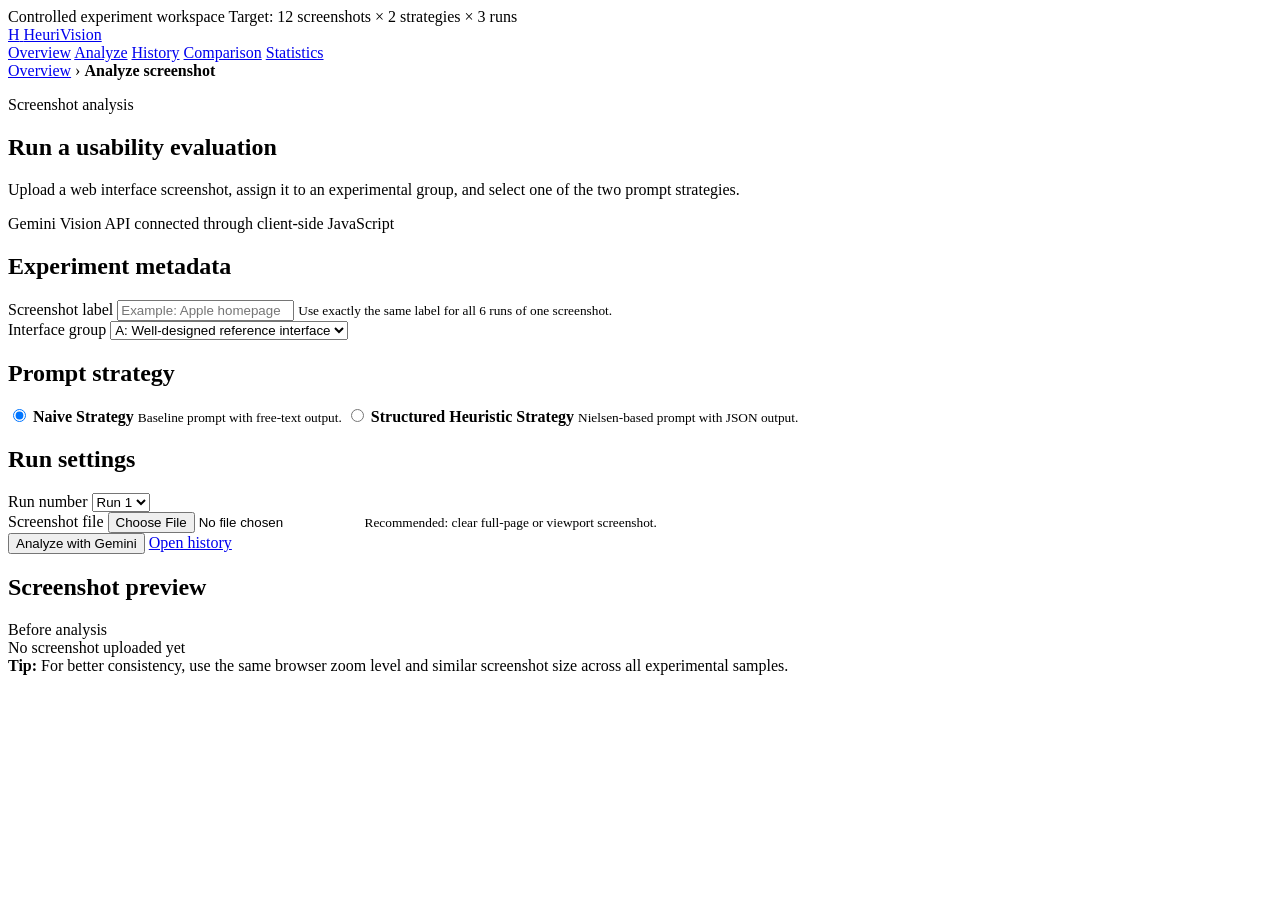
==== upload.html @ 60505e6f "Create upload.html" ====
<!DOCTYPE html>
<html lang="en">
<head>
    <meta charset="UTF-8">
    <meta name="viewport" content="width=device-width, initial-scale=1.0">
    <title>Analyze Screenshot — HeuriVision</title>
    <meta name="description" content="Upload a screenshot and run AI-powered usability analysis.">
    <link rel="stylesheet" href="css/style.css">
</head>
<body>
    <header class="site-header">
        <div class="top-strip">
            <div class="page-shell top-strip-inner">
                <span>Controlled experiment workspace</span>
                <span>Target: 12 screenshots × 2 strategies × 3 runs</span>
            </div>
        </div>

        <nav class="main-nav page-shell">
            <a class="brand" href="index.html" aria-label="HeuriVision home">
                <span class="brand-mark">H</span>
                <span class="brand-text">HeuriVision</span>
            </a>

            <div class="nav-links">
                <a href="index.html">Overview</a>
                <a class="active" href="upload.html">Analyze</a>
                <a href="history.html">History</a>
                <a href="comparison.html">Comparison</a>
                <a href="admin-stats.html">Statistics</a>
            </div>
        </nav>
    </header>

    <main class="page-shell page-main">
        <div class="breadcrumb">
            <a href="index.html">Overview</a>
            <span>›</span>
            <strong>Analyze screenshot</strong>
        </div>

        <section class="page-title-row">
            <div>
                <p class="eyebrow">Screenshot analysis</p>
                <h1>Run a usability evaluation</h1>
                <p>
                    Upload a web interface screenshot, assign it to an experimental group, and select one
                    of the two prompt strategies.
                </p>
            </div>

            <div class="small-info-card">
                <span class="status-dot"></span>
                <span>Gemini Vision API connected through client-side JavaScript</span>
            </div>
        </section>

        <section class="analysis-layout">
            <form id="analysisForm" class="analysis-form" autocomplete="off">
                <div class="form-section">
                    <h2>Experiment metadata</h2>

                    <div class="form-grid two">
                        <div class="form-field">
                            <label for="screenshotLabel">Screenshot label</label>
                            <input id="screenshotLabel" type="text" placeholder="Example: Apple homepage" required>
                            <small>Use exactly the same label for all 6 runs of one screenshot.</small>
                        </div>

                        <div class="form-field">
                            <label for="groupName">Interface group</label>
                            <select id="groupName" required>
                                <option value="well-designed">A: Well-designed reference interface</option>
                                <option value="problematic">B: Problematic interface</option>
                                <option value="average">C: Average interface</option>
                            </select>
                        </div>
                    </div>
                </div>

                <div class="form-section">
                    <h2>Prompt strategy</h2>

                    <div class="strategy-cards">
                        <label class="strategy-card">
                            <input type="radio" name="strategyRadio" value="naive" checked>
                            <span>
                                <strong>Naive Strategy</strong>
                                <small>Baseline prompt with free-text output.</small>
                            </span>
                        </label>

                        <label class="strategy-card">
                            <input type="radio" name="strategyRadio" value="structured">
                            <span>
                                <strong>Structured Heuristic Strategy</strong>
                                <small>Nielsen-based prompt with JSON output.</small>
                            </span>
                        </label>
                    </div>

                    <input id="strategy" type="hidden" value="naive">
                </div>

                <div class="form-section">
                    <h2>Run settings</h2>

                    <div class="form-grid two">
                        <div class="form-field">
                            <label for="runNumber">Run number</label>
                            <select id="runNumber" required>
                                <option value="1">Run 1</option>
                                <option value="2">Run 2</option>
                                <option value="3">Run 3</option>
                            </select>
                        </div>

                        <div class="form-field">
                            <label for="screenshotFile">Screenshot file</label>
                            <input id="screenshotFile" type="file" accept="image/png,image/jpeg,image/webp" required>
                            <small>Recommended: clear full-page or viewport screenshot.</small>
                        </div>
                    </div>
                </div>

                <div class="form-actions">
                    <button id="analyzeButton" class="button primary" type="submit">Analyze with Gemini</button>
                    <a class="button ghost" href="history.html">Open history</a>
                </div>

                <div id="statusBox" class="status-box" aria-live="polite"></div>
            </form>

            <aside class="preview-panel">
                <div class="preview-header">
                    <h2>Screenshot preview</h2>
                    <span class="muted">Before analysis</span>
                </div>

                <div id="imagePreview" class="image-preview-placeholder">
                    <span>No screenshot uploaded yet</span>
                </div>

                <div class="helper-note">
                    <strong>Tip:</strong>
                    For better consistency, use the same browser zoom level and similar screenshot size
                    across all experimental samples.
                </div>
            </aside>
        </section>
    </main>

    <script src="js/config.js"></script>
    <script src="js/prompts.js"></script>
    <script src="js/gemini.js"></script>
    <script src="js/metrics.js"></script>
    <script src="js/storage.js"></script>
    <script src="js/app.js"></script>
</body>
</html>
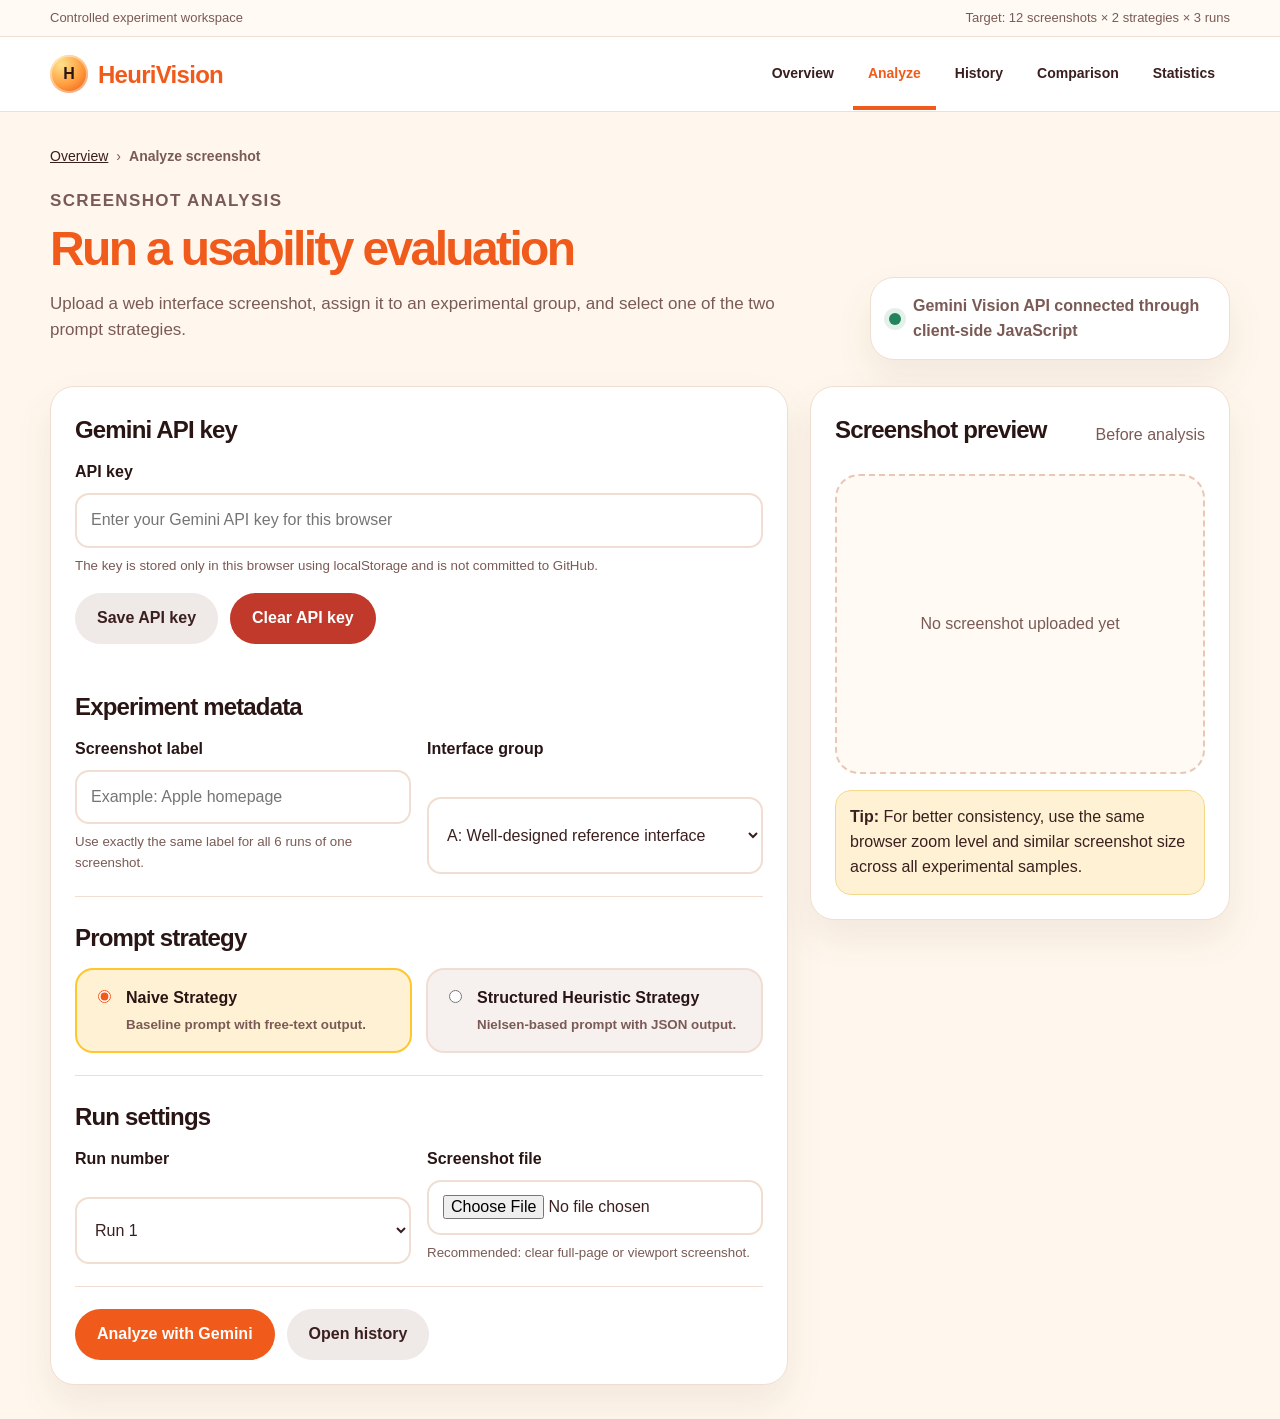
==== commit 7d9bdb8d: "Update upload.html" ====
--- a/upload.html
+++ b/upload.html
@@ -57,6 +57,35 @@
 
         <section class="analysis-layout">
             <form id="analysisForm" class="analysis-form" autocomplete="off">
+<section class="form-section">
+    <h2>Gemini API key</h2>
+
+    <div class="form-grid">
+        <div class="form-field">
+            <label for="geminiApiKey">API key</label>
+            <input
+                type="password"
+                id="geminiApiKey"
+                placeholder="Enter your Gemini API key for this browser"
+                autocomplete="off"
+            >
+            <small>
+                The key is stored only in this browser using localStorage and is not committed to GitHub.
+            </small>
+        </div>
+
+        <div class="form-actions">
+            <button class="button ghost" type="button" id="saveApiKeyButton">
+                Save API key
+            </button>
+
+            <button class="button danger" type="button" id="clearApiKeyButton">
+                Clear API key
+            </button>
+        </div>
+    </div>
+</section>
+                
                 <div class="form-section">
                     <h2>Experiment metadata</h2>
 
--- a/css/style.css
+++ b/css/style.css
@@ -0,0 +1,812 @@
+:root {
+    --bg: #fff7ed;
+    --bg-soft: #fdf1e3;
+    --card: #ffffff;
+    --card-soft: #fffaf4;
+    --text: #3b1f1f;
+    --text-strong: #2a1515;
+    --muted: #7a5a55;
+    --border: #f1ded2;
+    --border-strong: #e8c7b7;
+    --orange: #f05a1a;
+    --orange-dark: #cf4108;
+    --orange-soft: #ffe0cf;
+    --yellow: #ffc72c;
+    --green: #23845b;
+    --red: #c0392b;
+    --blue: #18778a;
+    --shadow: 0 18px 38px rgba(89, 45, 20, 0.08);
+    --radius-lg: 24px;
+    --radius-md: 16px;
+    --radius-sm: 10px;
+    --page-width: 1180px;
+}
+
+* {
+    box-sizing: border-box;
+}
+
+html {
+    scroll-behavior: smooth;
+}
+
+body {
+    margin: 0;
+    font-family: Arial, Helvetica, sans-serif;
+    background: var(--bg);
+    color: var(--text);
+    line-height: 1.55;
+}
+
+a {
+    color: inherit;
+}
+
+button,
+input,
+select,
+textarea {
+    font: inherit;
+}
+
+.page-shell {
+    width: min(var(--page-width), calc(100% - 40px));
+    margin: 0 auto;
+}
+
+.site-header {
+    background: #ffffff;
+    border-bottom: 1px solid var(--border);
+    position: sticky;
+    top: 0;
+    z-index: 50;
+}
+
+.top-strip {
+    background: #fffaf4;
+    border-bottom: 1px solid var(--border);
+    color: var(--muted);
+    font-size: 13px;
+}
+
+.top-strip-inner {
+    display: flex;
+    align-items: center;
+    justify-content: space-between;
+    gap: 18px;
+    padding: 8px 0;
+}
+
+.main-nav {
+    min-height: 74px;
+    display: flex;
+    align-items: center;
+    justify-content: space-between;
+    gap: 24px;
+}
+
+.brand {
+    display: inline-flex;
+    align-items: center;
+    gap: 10px;
+    text-decoration: none;
+    font-weight: 800;
+    color: var(--orange);
+}
+
+.brand-mark {
+    width: 38px;
+    height: 38px;
+    border-radius: 50%;
+    display: inline-grid;
+    place-items: center;
+    color: var(--text-strong);
+    background: radial-gradient(circle at 30% 25%, #ffe28b, #ff9a3c 55%, #e84b10);
+    box-shadow: inset 0 0 0 2px rgba(255, 255, 255, 0.42);
+}
+
+.brand-text {
+    font-size: 24px;
+    letter-spacing: -0.03em;
+}
+
+.nav-links {
+    display: flex;
+    align-items: center;
+    gap: 4px;
+    flex-wrap: wrap;
+}
+
+.nav-links a {
+    text-decoration: none;
+    padding: 25px 15px 22px;
+    border-bottom: 4px solid transparent;
+    color: var(--text);
+    font-weight: 700;
+    font-size: 14px;
+}
+
+.nav-links a:hover,
+.nav-links a.active {
+    color: var(--orange);
+    border-bottom-color: var(--orange);
+}
+
+.hero-section {
+    display: grid;
+    grid-template-columns: minmax(0, 1.25fr) minmax(320px, 0.75fr);
+    gap: 34px;
+    align-items: center;
+    padding: 66px 0 48px;
+}
+
+.eyebrow {
+    margin: 0 0 10px;
+    color: var(--orange);
+    font-weight: 800;
+    text-transform: uppercase;
+    font-size: 13px;
+    letter-spacing: 0.08em;
+}
+
+.hero-copy h1,
+.page-title-row h1 {
+    margin: 0;
+    color: var(--orange);
+    font-size: clamp(36px, 5vw, 64px);
+    line-height: 1.03;
+    letter-spacing: -0.055em;
+}
+
+.hero-text,
+.page-title-row p {
+    color: var(--muted);
+    font-size: 17px;
+    max-width: 780px;
+}
+
+.hero-actions,
+.page-actions,
+.form-actions,
+.actions {
+    display: flex;
+    align-items: center;
+    gap: 12px;
+    flex-wrap: wrap;
+}
+
+.button {
+    border: 0;
+    border-radius: 999px;
+    padding: 13px 22px;
+    display: inline-flex;
+    align-items: center;
+    justify-content: center;
+    min-height: 46px;
+    gap: 8px;
+    text-decoration: none;
+    font-weight: 800;
+    cursor: pointer;
+    transition: 0.18s ease;
+}
+
+.button.primary {
+    background: var(--orange);
+    color: #ffffff;
+}
+
+.button.primary:hover {
+    background: var(--orange-dark);
+    transform: translateY(-1px);
+}
+
+.button.ghost {
+    background: #efe9e7;
+    color: var(--text);
+}
+
+.button.ghost:hover {
+    background: #e4d9d5;
+}
+
+.button.danger {
+    background: var(--red);
+    color: #ffffff;
+}
+
+.button.danger:hover {
+    filter: brightness(0.92);
+}
+
+.button:disabled {
+    opacity: 0.58;
+    cursor: not-allowed;
+    transform: none;
+}
+
+.hero-card,
+.feature-card,
+.wide-panel,
+.analysis-form,
+.preview-panel,
+.result-card,
+.data-card,
+.chart-card,
+.small-info-card,
+.comparison-controls,
+.comparison-card {
+    background: var(--card);
+    border: 1px solid var(--border);
+    border-radius: var(--radius-lg);
+    box-shadow: var(--shadow);
+}
+
+.hero-card {
+    padding: 24px;
+}
+
+.hero-card-header {
+    display: flex;
+    align-items: center;
+    gap: 10px;
+    font-weight: 800;
+    margin-bottom: 18px;
+}
+
+.status-dot {
+    width: 12px;
+    height: 12px;
+    border-radius: 50%;
+    background: var(--green);
+    box-shadow: 0 0 0 5px rgba(35, 132, 91, 0.12);
+    flex: 0 0 auto;
+}
+
+.research-grid {
+    display: grid;
+    grid-template-columns: repeat(2, minmax(0, 1fr));
+    gap: 14px;
+}
+
+.research-grid div {
+    background: var(--card-soft);
+    border: 1px solid var(--border);
+    border-radius: var(--radius-md);
+    padding: 18px;
+}
+
+.research-grid strong {
+    display: block;
+    color: var(--orange);
+    font-size: 36px;
+    line-height: 1;
+}
+
+.research-grid span {
+    display: block;
+    margin-top: 8px;
+    color: var(--muted);
+    font-weight: 700;
+    font-size: 13px;
+}
+
+.content-section,
+.page-main {
+    padding: 34px 0;
+}
+
+.section-heading {
+    margin-bottom: 18px;
+}
+
+.section-heading h2,
+.wide-panel h2,
+.form-section h2,
+.preview-header h2,
+.result-card h2,
+.data-card h2,
+.chart-card h3,
+.comparison-card h2 {
+    margin: 0 0 12px;
+    color: var(--text-strong);
+    letter-spacing: -0.035em;
+}
+
+.feature-grid {
+    display: grid;
+    grid-template-columns: repeat(3, minmax(0, 1fr));
+    gap: 18px;
+}
+
+.feature-card {
+    padding: 24px;
+}
+
+.feature-number {
+    color: var(--orange);
+    font-weight: 900;
+    font-size: 14px;
+}
+
+.feature-card h3 {
+    margin: 14px 0 8px;
+    font-size: 24px;
+    letter-spacing: -0.035em;
+}
+
+.feature-card p,
+.wide-panel p,
+.result-card p,
+.data-card p,
+.comparison-card p {
+    color: var(--muted);
+}
+
+.wide-panel {
+    padding: 28px;
+    display: flex;
+    align-items: center;
+    justify-content: space-between;
+    gap: 24px;
+}
+
+.site-footer {
+    margin-top: 36px;
+    border-top: 6px solid var(--orange);
+    background: #ffffff;
+    padding: 38px 0;
+}
+
+.footer-grid {
+    display: grid;
+    grid-template-columns: 1fr 1.2fr 1fr;
+    gap: 28px;
+}
+
+.footer-grid p {
+    color: var(--muted);
+    margin-bottom: 0;
+}
+
+.breadcrumb {
+    font-size: 14px;
+    color: var(--muted);
+    display: flex;
+    align-items: center;
+    gap: 8px;
+    margin-bottom: 20px;
+}
+
+.breadcrumb a {
+    color: var(--text);
+}
+
+.page-title-row {
+    display: flex;
+    align-items: flex-end;
+    justify-content: space-between;
+    gap: 28px;
+    margin-bottom: 26px;
+}
+
+.page-title-row h1 {
+    font-size: clamp(34px, 4vw, 48px);
+}
+
+.small-info-card {
+    padding: 16px 18px;
+    display: flex;
+    align-items: center;
+    gap: 12px;
+    max-width: 360px;
+    color: var(--muted);
+    font-weight: 700;
+}
+
+.analysis-layout {
+    display: grid;
+    grid-template-columns: minmax(0, 1fr) 420px;
+    gap: 22px;
+    align-items: start;
+}
+
+.analysis-form,
+.preview-panel {
+    padding: 24px;
+}
+
+.form-section {
+    padding-bottom: 22px;
+    margin-bottom: 22px;
+    border-bottom: 1px solid var(--border);
+}
+
+.form-section:last-of-type {
+    border-bottom: 0;
+}
+
+.form-grid {
+    display: grid;
+    gap: 16px;
+}
+
+.form-grid.two {
+    grid-template-columns: repeat(2, minmax(0, 1fr));
+}
+
+.form-field {
+    display: grid;
+    gap: 8px;
+}
+
+label {
+    color: var(--text-strong);
+    font-weight: 800;
+}
+
+input,
+select,
+textarea {
+    width: 100%;
+    border: 2px solid var(--border);
+    border-radius: 14px;
+    background: #ffffff;
+    color: var(--text);
+    padding: 13px 14px;
+    outline: none;
+}
+
+input:focus,
+select:focus,
+textarea:focus {
+    border-color: var(--blue);
+    box-shadow: 0 0 0 4px rgba(24, 119, 138, 0.10);
+}
+
+small,
+.muted {
+    color: var(--muted);
+}
+
+.strategy-cards {
+    display: grid;
+    grid-template-columns: repeat(2, minmax(0, 1fr));
+    gap: 14px;
+}
+
+.strategy-card {
+    position: relative;
+    border: 2px solid var(--border);
+    background: #f6f1ef;
+    border-radius: 18px;
+    padding: 16px;
+    display: flex;
+    align-items: flex-start;
+    gap: 12px;
+    cursor: pointer;
+}
+
+.strategy-card input {
+    width: auto;
+    margin-top: 4px;
+    accent-color: var(--orange);
+}
+
+.strategy-card:has(input:checked) {
+    background: #fff2d4;
+    border-color: var(--yellow);
+}
+
+.strategy-card strong,
+.strategy-card small {
+    display: block;
+}
+
+.strategy-card small {
+    margin-top: 4px;
+}
+
+.preview-header {
+    display: flex;
+    align-items: center;
+    justify-content: space-between;
+    gap: 12px;
+    margin-bottom: 14px;
+}
+
+.image-preview-placeholder {
+    min-height: 300px;
+    border: 2px dashed var(--border-strong);
+    border-radius: var(--radius-lg);
+    background: var(--card-soft);
+    display: grid;
+    place-items: center;
+    color: var(--muted);
+    text-align: center;
+    overflow: hidden;
+}
+
+.preview-image,
+.result-image,
+.comparison-image {
+    width: 100%;
+    max-height: 520px;
+    object-fit: contain;
+    border-radius: var(--radius-md);
+    border: 1px solid var(--border);
+    background: #ffffff;
+}
+
+.helper-note {
+    margin-top: 16px;
+    background: #fff2d4;
+    border: 1px solid #f5d98b;
+    border-radius: var(--radius-md);
+    padding: 14px;
+    color: var(--text);
+}
+
+.status-box {
+    display: none;
+    margin-top: 18px;
+    border-radius: var(--radius-md);
+    padding: 14px 16px;
+    font-weight: 700;
+}
+
+.status-box.loading,
+.status-box.success,
+.status-box.error {
+    display: block;
+}
+
+.status-box.loading {
+    background: #eaf7fa;
+    color: #0d6575;
+    border: 1px solid #bfe7ef;
+}
+
+.status-box.success {
+    background: #eaf8f0;
+    color: #17633f;
+    border: 1px solid #bfe7cf;
+}
+
+.status-box.error {
+    background: #fdeceb;
+    color: #9c281f;
+    border: 1px solid #f3c4c0;
+}
+
+.results-area,
+.history-area,
+.stats-area,
+.comparison-area {
+    display: grid;
+    gap: 20px;
+}
+
+.result-grid {
+    display: grid;
+    grid-template-columns: 430px minmax(0, 1fr);
+    gap: 20px;
+}
+
+.result-card,
+.data-card,
+.comparison-card {
+    padding: 24px;
+}
+
+.metric-grid {
+    display: grid;
+    grid-template-columns: repeat(2, minmax(0, 1fr));
+    gap: 12px;
+}
+
+.metric-item {
+    border: 1px solid var(--border);
+    background: var(--card-soft);
+    border-radius: var(--radius-md);
+    padding: 14px;
+}
+
+.metric-item span {
+    display: block;
+    color: var(--muted);
+    font-size: 13px;
+    font-weight: 800;
+}
+
+.metric-item strong {
+    display: block;
+    margin-top: 6px;
+    color: var(--orange);
+    font-size: 26px;
+    line-height: 1;
+}
+
+.output-box {
+    white-space: pre-wrap;
+    word-break: break-word;
+    background: #2a1515;
+    color: #fff7ed;
+    border-radius: var(--radius-md);
+    padding: 18px;
+    overflow-x: auto;
+    max-height: 620px;
+}
+
+.table-wrapper {
+    overflow-x: auto;
+    border: 1px solid var(--border);
+    border-radius: var(--radius-md);
+}
+
+table {
+    width: 100%;
+    border-collapse: collapse;
+    background: #ffffff;
+    min-width: 860px;
+}
+
+th,
+td {
+    padding: 13px 14px;
+    border-bottom: 1px solid var(--border);
+    text-align: left;
+    vertical-align: top;
+}
+
+th {
+    background: #fff3e8;
+    color: var(--text-strong);
+    font-weight: 900;
+}
+
+tr:last-child td {
+    border-bottom: 0;
+}
+
+.badge {
+    display: inline-flex;
+    align-items: center;
+    border-radius: 999px;
+    padding: 5px 10px;
+    background: var(--orange-soft);
+    color: var(--orange-dark);
+    font-size: 12px;
+    font-weight: 900;
+}
+
+.badge.neutral {
+    background: #efe9e7;
+    color: var(--text);
+}
+
+.badge.green {
+    background: #eaf8f0;
+    color: #17633f;
+}
+
+.charts-section {
+    margin-top: 28px;
+}
+
+.chart-grid {
+    display: grid;
+    grid-template-columns: repeat(2, minmax(0, 1fr));
+    gap: 20px;
+}
+
+.chart-card {
+    padding: 22px;
+    min-height: 360px;
+}
+
+.chart-card.wide {
+    grid-column: 1 / -1;
+}
+
+.chart-card canvas {
+    max-height: 310px;
+}
+
+.progress-bar {
+    width: 100%;
+    height: 16px;
+    background: #efe9e7;
+    border-radius: 999px;
+    overflow: hidden;
+}
+
+.progress-fill {
+    height: 100%;
+    background: var(--orange);
+    border-radius: inherit;
+}
+
+.comparison-controls {
+    padding: 20px;
+    margin-bottom: 22px;
+    display: grid;
+    grid-template-columns: minmax(0, 1fr) 240px auto;
+    gap: 16px;
+    align-items: end;
+}
+
+.comparison-grid {
+    display: grid;
+    grid-template-columns: repeat(2, minmax(0, 1fr));
+    gap: 20px;
+}
+
+.comparison-meta {
+    display: grid;
+    grid-template-columns: repeat(2, minmax(0, 1fr));
+    gap: 10px;
+    margin: 14px 0;
+}
+
+.empty-state {
+    padding: 28px;
+    background: #ffffff;
+    border: 1px solid var(--border);
+    border-radius: var(--radius-lg);
+    box-shadow: var(--shadow);
+}
+
+.inline-list {
+    margin: 0;
+    padding-left: 20px;
+}
+
+@media (max-width: 980px) {
+    .hero-section,
+    .analysis-layout,
+    .result-grid,
+    .comparison-grid {
+        grid-template-columns: 1fr;
+    }
+
+    .feature-grid,
+    .footer-grid,
+    .chart-grid {
+        grid-template-columns: 1fr;
+    }
+
+    .wide-panel,
+    .page-title-row {
+        align-items: flex-start;
+        flex-direction: column;
+    }
+
+    .comparison-controls {
+        grid-template-columns: 1fr;
+    }
+}
+
+@media (max-width: 720px) {
+    .top-strip-inner,
+    .main-nav {
+        align-items: flex-start;
+        flex-direction: column;
+    }
+
+    .nav-links a {
+        padding: 10px 6px;
+        border-bottom-width: 2px;
+    }
+
+    .form-grid.two,
+    .strategy-cards,
+    .metric-grid,
+    .research-grid,
+    .comparison-meta {
+        grid-template-columns: 1fr;
+    }
+
+    .page-shell {
+        width: min(100% - 24px, var(--page-width));
+    }
+}
